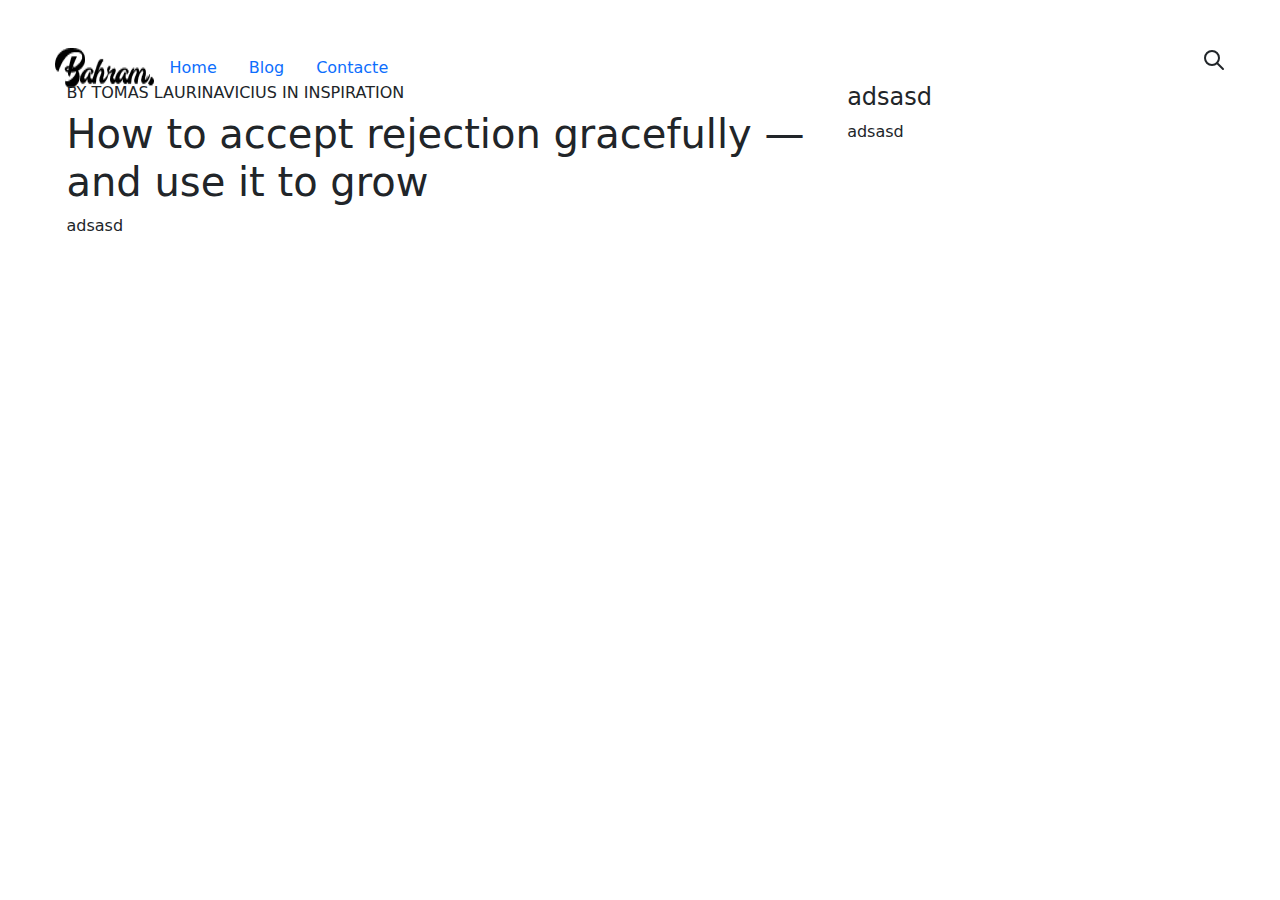
==== index.html @ 4273dd17 "dia 2" ====
<!DOCTYPE html>
<html lang="en">
<head>
    <meta charset="UTF-8">
    <meta name="viewport" content="width=device-width, initial-scale=1.0">
    <link href="https://cdn.jsdelivr.net/npm/bootstrap@5.3.3/dist/css/bootstrap.min.css" rel="stylesheet" integrity="sha384-QWTKZyjpPEjISv5WaRU9OFeRpok6YctnYmDr5pNlyT2bRjXh0JMhjY6hW+ALEwIH" crossorigin="anonymous">
    <link rel="stylesheet" href="style/style.css">
    <title>Home</title>
</head>
<body>
    <nav class="nav mt-5 mx-auto" style="width: 1171px; top: 58px; height: 35px;">
        <img src="img/practica 2.png" alt="">
        <a class="nav-link" href="index.html">Home</a>
        <a class="nav-link" href="blog.html">Blog</a>
        <a class="nav-link" href="contacte.html">Contacte</a>
        <svg class="ms-auto" xmlns="http://www.w3.org/2000/svg" width="24" height="24" viewBox="0 0 24 24" fill="none" stroke="currentColor" stroke-width="2" stroke-linecap="round" stroke-linejoin="round" class="icon icon-tabler icons-tabler-outline icon-tabler-search">
            <path stroke="none" d="M0 0h24v24H0z" fill="none" />
            <path d="M10 10m-7 0a7 7 0 1 0 14 0a7 7 0 1 0 -14 0" />
            <path d="M21 21l-6 -6" />
          </svg>
    </nav>
    <div class="container-fluid" style="width: 1171px; height: 484;">
        <div class="row">
            <div class="col-md-8">
                <h6>BY TOMAS LAURINAVICIUS IN INSPIRATION</h6>
                <h1 class="title">How to accept rejection gracefully — and use it to grow</h1>
                <p>adsasd</p>
            </div>
            <div class="col-md-4">
                <h4>adsasd</h4>
                <p>adsasd</p>
        
        </div>
    </div>
</body>
<script src="https://cdn.jsdelivr.net/npm/@popperjs/core@2.11.8/dist/umd/popper.min.js" integrity="sha384-I7E8VVD/ismYTF4hNIPjVp/Zjvgyol6VFvRkX/vR+Vc4jQkC+hVqc2pM8ODewa9r" crossorigin="anonymous"></script>
<script src="https://cdn.jsdelivr.net/npm/bootstrap@5.3.3/dist/js/bootstrap.min.js" integrity="sha384-0pUGZvbkm6XF6gxjEnlmuGrJXVbNuzT9qBBavbLwCsOGabYfZo0T0to5eqruptLy" crossorigin="anonymous"></script>
<script>
    // Detectar la URL actual
    const currentPage = window.location.pathname;

    // Seleccionar todos los enlaces de la barra de navegación
    const navLinks = document.querySelectorAll('.nav-link');

    // Comparar cada enlace con la URL actual
    navLinks.forEach(link => {
      if (link.href.includes(currentPage)) {
        link.classList.add('active');
      } else {
        link.classList.remove('active');
      }
    });
  </script>
</html>
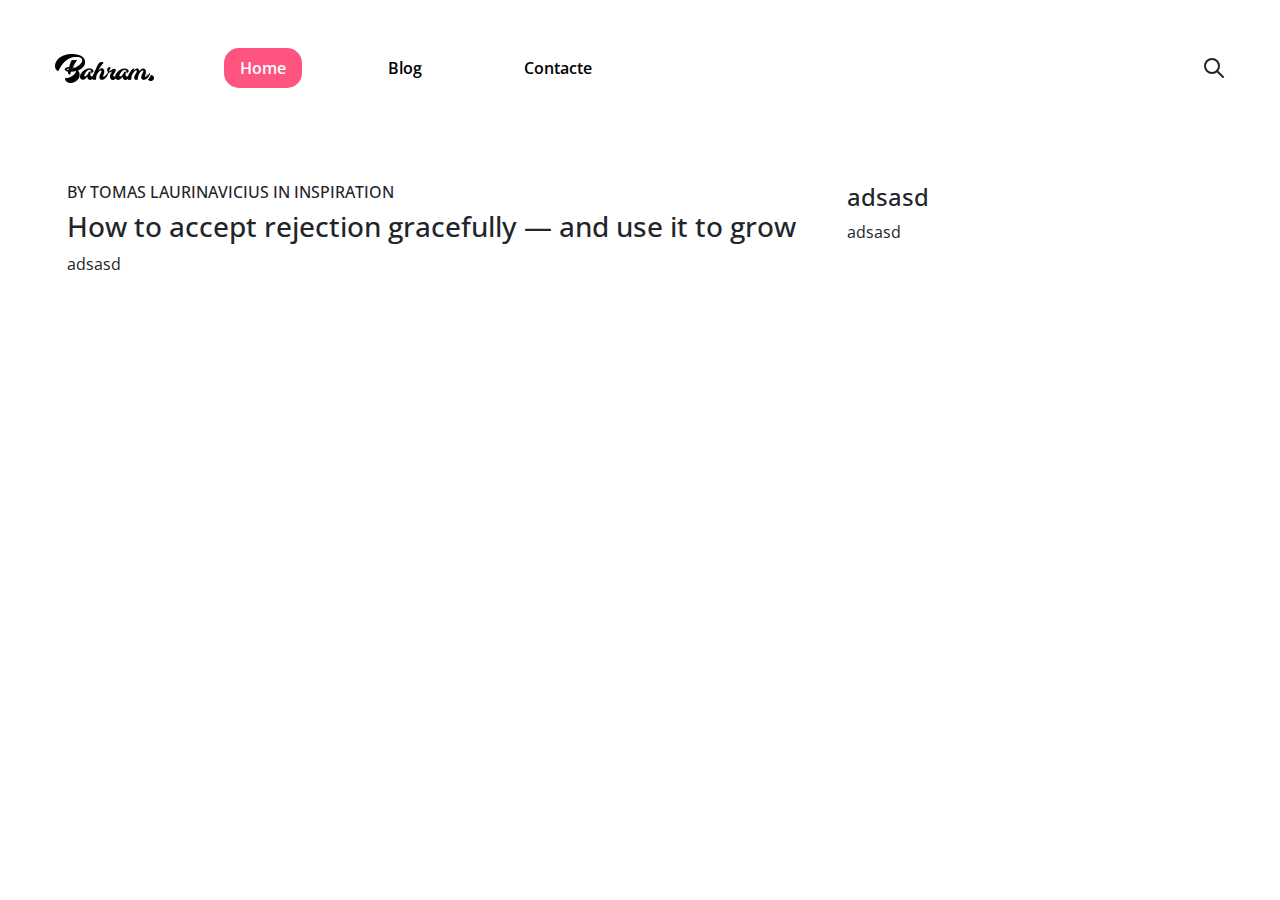
==== commit 4cb9870f: "DIA 4" ====
--- a/index.html
+++ b/index.html
@@ -4,7 +4,7 @@
     <meta charset="UTF-8">
     <meta name="viewport" content="width=device-width, initial-scale=1.0">
     <link href="https://cdn.jsdelivr.net/npm/bootstrap@5.3.3/dist/css/bootstrap.min.css" rel="stylesheet" integrity="sha384-QWTKZyjpPEjISv5WaRU9OFeRpok6YctnYmDr5pNlyT2bRjXh0JMhjY6hW+ALEwIH" crossorigin="anonymous">
-    <link rel="stylesheet" href="style/style.css">
+    <link rel="stylesheet" href="css/style.css">
     <title>Home</title>
 </head>
 <body>
@@ -46,7 +46,7 @@
     navLinks.forEach(link => {
       if (link.href.includes(currentPage)) {
         link.classList.add('active');
-      } else {
+      } else {  
         link.classList.remove('active');
       }
     });
--- a/css/style.css
+++ b/css/style.css
@@ -0,0 +1,47 @@
+@import url('https://fonts.googleapis.com/css2?family=Caveat:wght@400..700&family=Lato:ital,wght@0,100;0,300;0,400;0,700;0,900;1,100;1,300;1,400;1,700;1,900&family=Open+Sans:ital,wght@0,300..800;1,300..800&family=Roboto:ital,wght@0,100;0,300;0,400;0,500;0,700;0,900;1,100;1,300;1,400;1,500;1,700;1,900&display=swap');
+@import url('https://fonts.googleapis.com/css2?family=Caveat:wght@400..700&family=Lato:ital,wght@0,100;0,300;0,400;0,700;0,900;1,100;1,300;1,400;1,700;1,900&family=Lobster&family=Open+Sans:ital,wght@0,300..800;1,300..800&family=Roboto:ital,wght@0,100;0,300;0,400;0,500;0,700;0,900;1,100;1,300;1,400;1,500;1,700;1,900&display=swap');
+body{
+    font-family: 'Open Sans', sans-serif;
+    font-weight: 400;
+}
+
+.nav-link{
+    text-decoration: none;
+    color: #000000  ;
+    font-weight: 600;
+    margin-left: 70px;
+}
+
+.nav-link:hover{
+    color: #000000;
+}
+
+.title{
+    font-size: 28px;
+}
+
+h6{
+    font-size: 16px;
+}
+
+nav{
+    
+    background-color: #ffffff;
+    display: flex;
+    align-items: center;
+}
+
+
+.container-fluid{
+    margin-top: 100px;
+}
+
+
+
+.nav-link.active{
+    background-color: #FF5480;
+    color: #FFFFFF;
+    border-radius: 15px;
+}
+
+
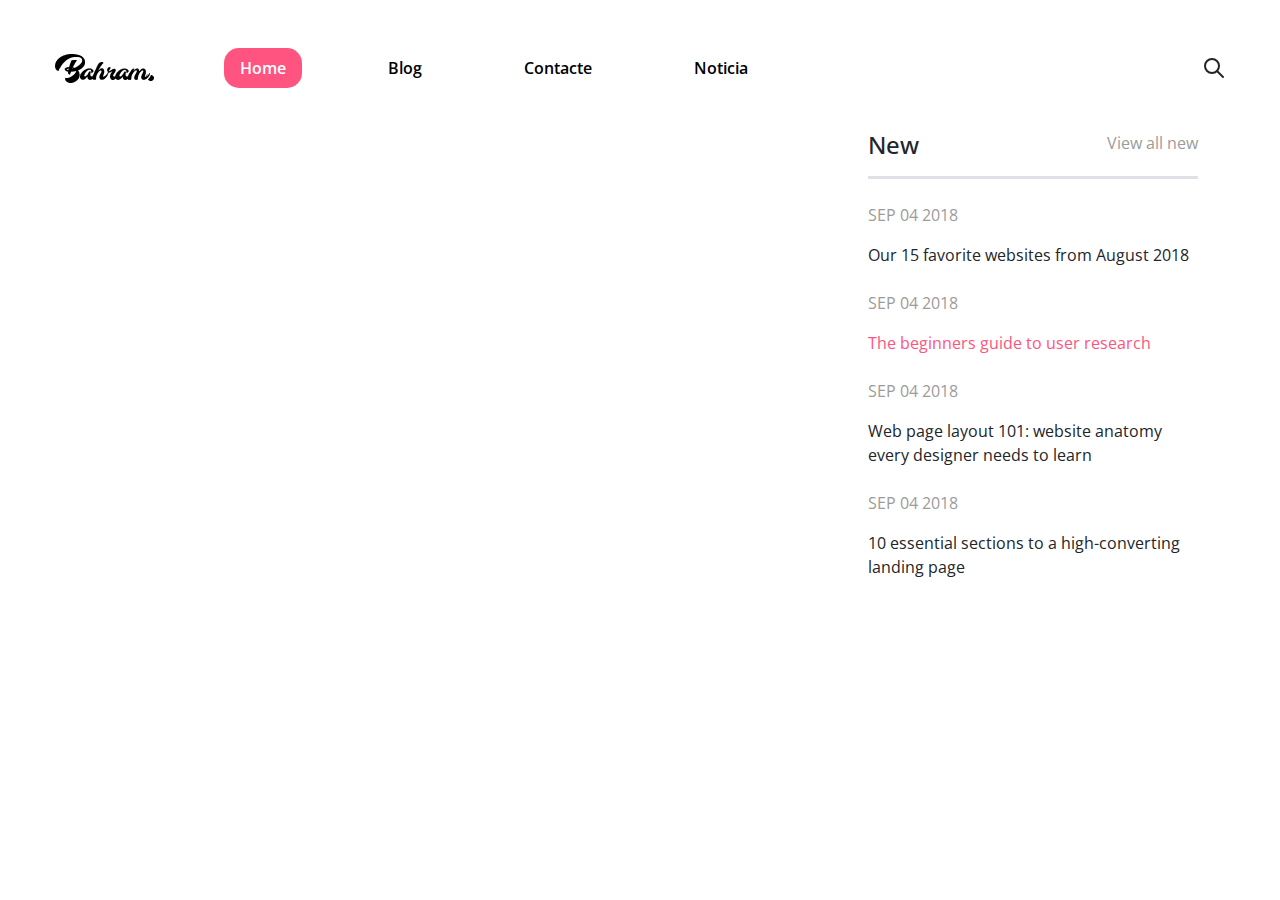
==== commit 99cc58aa: "12/12/24" ====
--- a/index.html
+++ b/index.html
@@ -1,5 +1,5 @@
 <!DOCTYPE html>
-<html lang="en">
+<html lang="es">
 <head>
     <meta charset="UTF-8">
     <meta name="viewport" content="width=device-width, initial-scale=1.0">
@@ -9,46 +9,54 @@
 </head>
 <body>
     <nav class="nav mt-5 mx-auto" style="width: 1171px; top: 58px; height: 35px;">
-        <img src="img/practica 2.png" alt="">
-        <a class="nav-link" href="index.html">Home</a>
+        <img src="img/bhram.png" alt="">
+        <a class="nav-link active" href="index.html">Home</a>
         <a class="nav-link" href="blog.html">Blog</a>
         <a class="nav-link" href="contacte.html">Contacte</a>
+        <a class="nav-link" href="noticia.html">Noticia</a>
         <svg class="ms-auto" xmlns="http://www.w3.org/2000/svg" width="24" height="24" viewBox="0 0 24 24" fill="none" stroke="currentColor" stroke-width="2" stroke-linecap="round" stroke-linejoin="round" class="icon icon-tabler icons-tabler-outline icon-tabler-search">
             <path stroke="none" d="M0 0h24v24H0z" fill="none" />
             <path d="M10 10m-7 0a7 7 0 1 0 14 0a7 7 0 1 0 -14 0" />
             <path d="M21 21l-6 -6" />
           </svg>
     </nav>
-    <div class="container-fluid" style="width: 1171px; height: 484;">
+    <div class="container-fluid mt-5 mx-auto" style="width: 1171px; height: 484;">
         <div class="row">
-            <div class="col-md-8">
-                <h6>BY TOMAS LAURINAVICIUS IN INSPIRATION</h6>
-                <h1 class="title">How to accept rejection gracefully — and use it to grow</h1>
-                <p>adsasd</p>
+            <div class="col-7 me-1 hero rounded-2" style="width: 773px; height: 484px;">
+                <div class="mt-5 mx-5">
+                    <h6 class="mb-4">BY TOMAS LAURINAVICIUS IN INSPIRATION</h6>
+                    <h1 class="title me-5 pe-2">How to accept rejection gracefully — and use it to grow</h1>
+                    <p class="mt-5">User research is the reality check every project needs. Here's our guide to why you should be doing it — and how to get started.</p>
+                </div>
             </div>
-            <div class="col-md-4">
-                <h4>adsasd</h4>
-                <p>adsasd</p>
+            <div class="col-4 flex-column ms-2" style="width: 354px; height: 453px;">
+                <div class="d-flex pb-2 border-3 border-bottom">
+                    <h4>New</h4>
+                    <a class="ms-auto" href="">View all new</a>
+                </div>
+                <div class="mt-4" >
+                    <p style="color: #9B9B9B;">SEP 04 2018</p>
+                    <p>Our 15 favorite websites from August 2018</p>
+                </div>
+                <div class="mt-4" >
+                    <p style="color: #9B9B9B;">SEP 04 2018</p>
+                    <p style="color: #FF5480;">The beginners guide to user research</p>
+                </div>
+                <div class="mt-4" >
+                    <p style="color: #9B9B9B;">SEP 04 2018</p>
+                    <p>Web page layout 101: website anatomy every designer needs to learn</p>
+                </div>
+                <div class="mt-4" >
+                    <p style="color: #9B9B9B;">SEP 04 2018</p>
+                    <p>10 essential sections to a high-converting landing page</p>
+                </div>
+                    
+                    
+                
         
-        </div>
     </div>
 </body>
 <script src="https://cdn.jsdelivr.net/npm/@popperjs/core@2.11.8/dist/umd/popper.min.js" integrity="sha384-I7E8VVD/ismYTF4hNIPjVp/Zjvgyol6VFvRkX/vR+Vc4jQkC+hVqc2pM8ODewa9r" crossorigin="anonymous"></script>
 <script src="https://cdn.jsdelivr.net/npm/bootstrap@5.3.3/dist/js/bootstrap.min.js" integrity="sha384-0pUGZvbkm6XF6gxjEnlmuGrJXVbNuzT9qBBavbLwCsOGabYfZo0T0to5eqruptLy" crossorigin="anonymous"></script>
-<script>
-    // Detectar la URL actual
-    const currentPage = window.location.pathname;
-
-    // Seleccionar todos los enlaces de la barra de navegación
-    const navLinks = document.querySelectorAll('.nav-link');
-
-    // Comparar cada enlace con la URL actual
-    navLinks.forEach(link => {
-      if (link.href.includes(currentPage)) {
-        link.classList.add('active');
-      } else {  
-        link.classList.remove('active');
-      }
-    });
-  </script>
+<script src="js/linkactiu.js"></script>
 </html>--- a/css/style.css
+++ b/css/style.css
@@ -1,8 +1,8 @@
 @import url('https://fonts.googleapis.com/css2?family=Caveat:wght@400..700&family=Lato:ital,wght@0,100;0,300;0,400;0,700;0,900;1,100;1,300;1,400;1,700;1,900&family=Open+Sans:ital,wght@0,300..800;1,300..800&family=Roboto:ital,wght@0,100;0,300;0,400;0,500;0,700;0,900;1,100;1,300;1,400;1,500;1,700;1,900&display=swap');
-@import url('https://fonts.googleapis.com/css2?family=Caveat:wght@400..700&family=Lato:ital,wght@0,100;0,300;0,400;0,700;0,900;1,100;1,300;1,400;1,700;1,900&family=Lobster&family=Open+Sans:ital,wght@0,300..800;1,300..800&family=Roboto:ital,wght@0,100;0,300;0,400;0,500;0,700;0,900;1,100;1,300;1,400;1,500;1,700;1,900&display=swap');
 body{
     font-family: 'Open Sans', sans-serif;
     font-weight: 400;
+    border-color: #D8D8D8;
 }
 
 .nav-link{
@@ -14,6 +14,11 @@
 
 .nav-link:hover{
     color: #000000;
+}
+
+a{
+    text-decoration: none;
+    color: #9B9B9B;
 }
 
 .title{
@@ -45,3 +50,10 @@
 }
 
 
+.hero{
+    margin-right: 20px !important;
+    color: #FFFFFF;
+    background-image:url(/img/fondo1.png ;
+    background-size: cover;
+    background-position:center ;
+}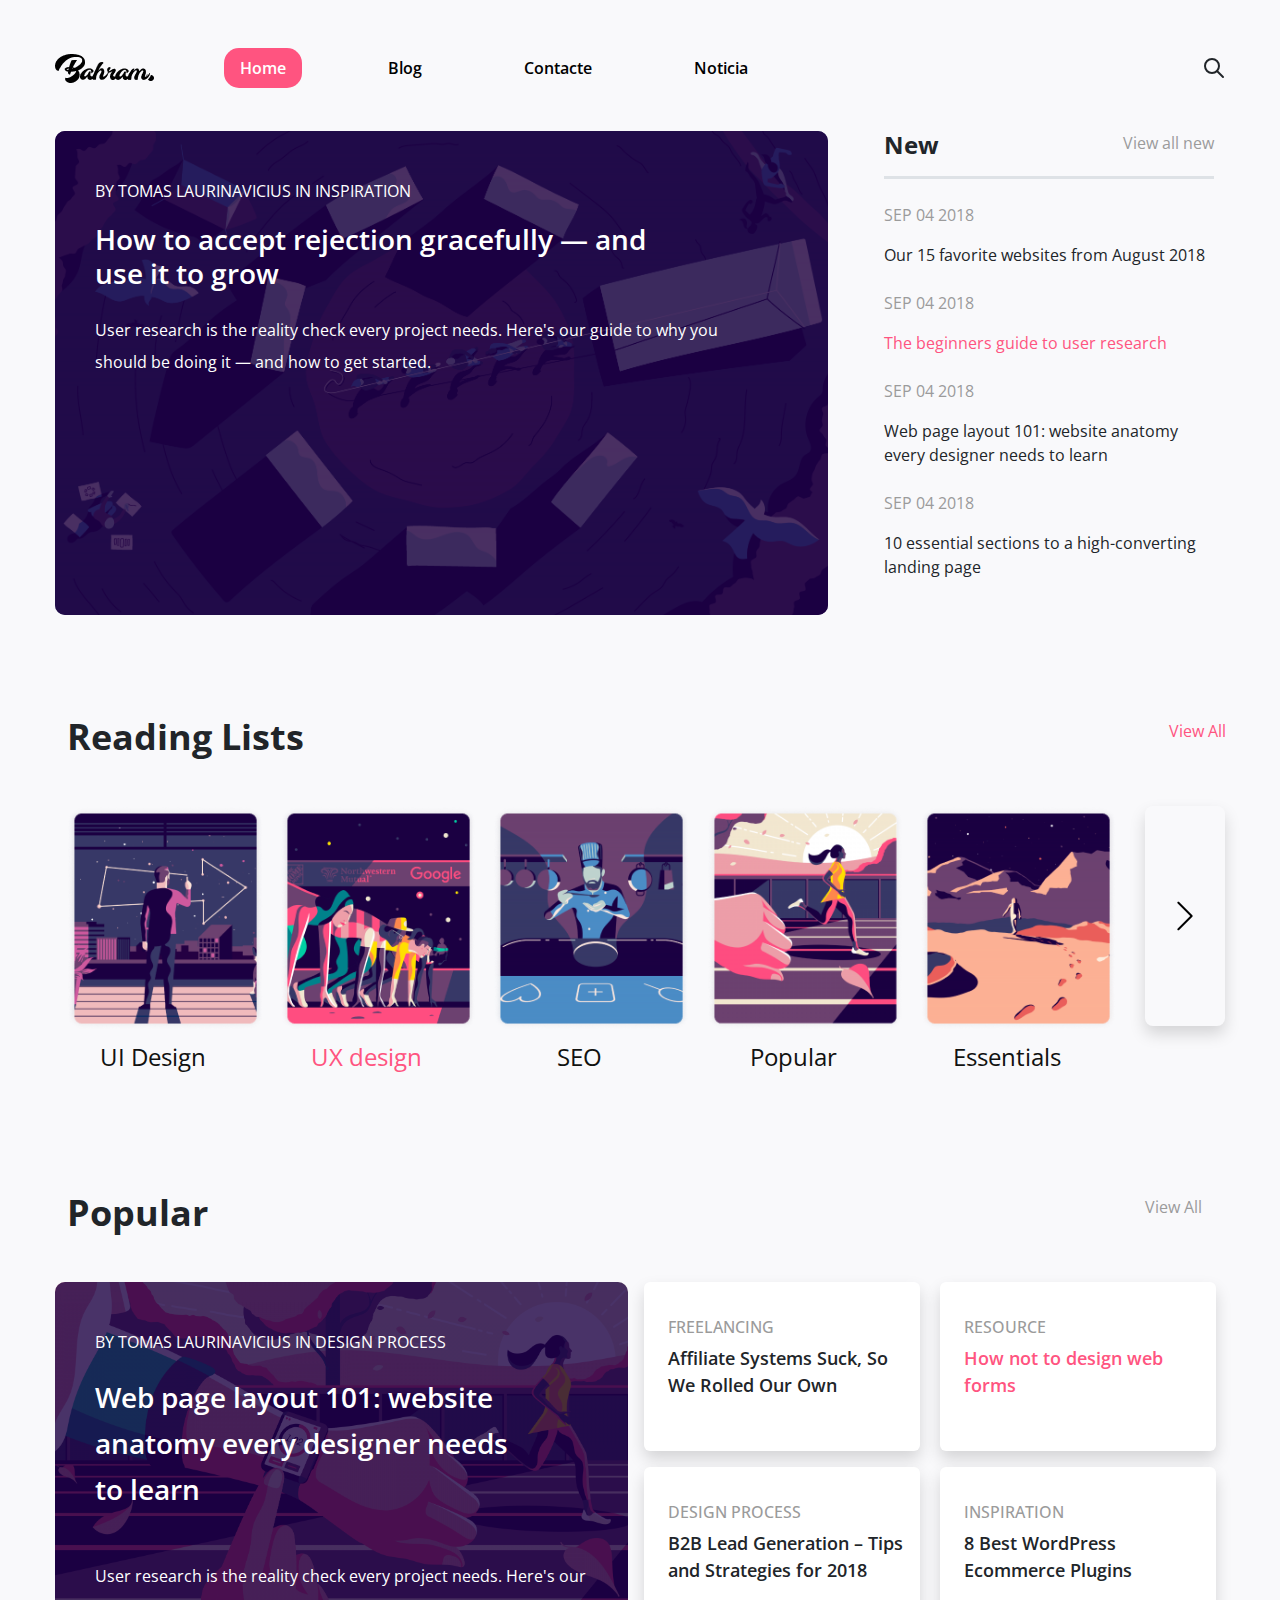
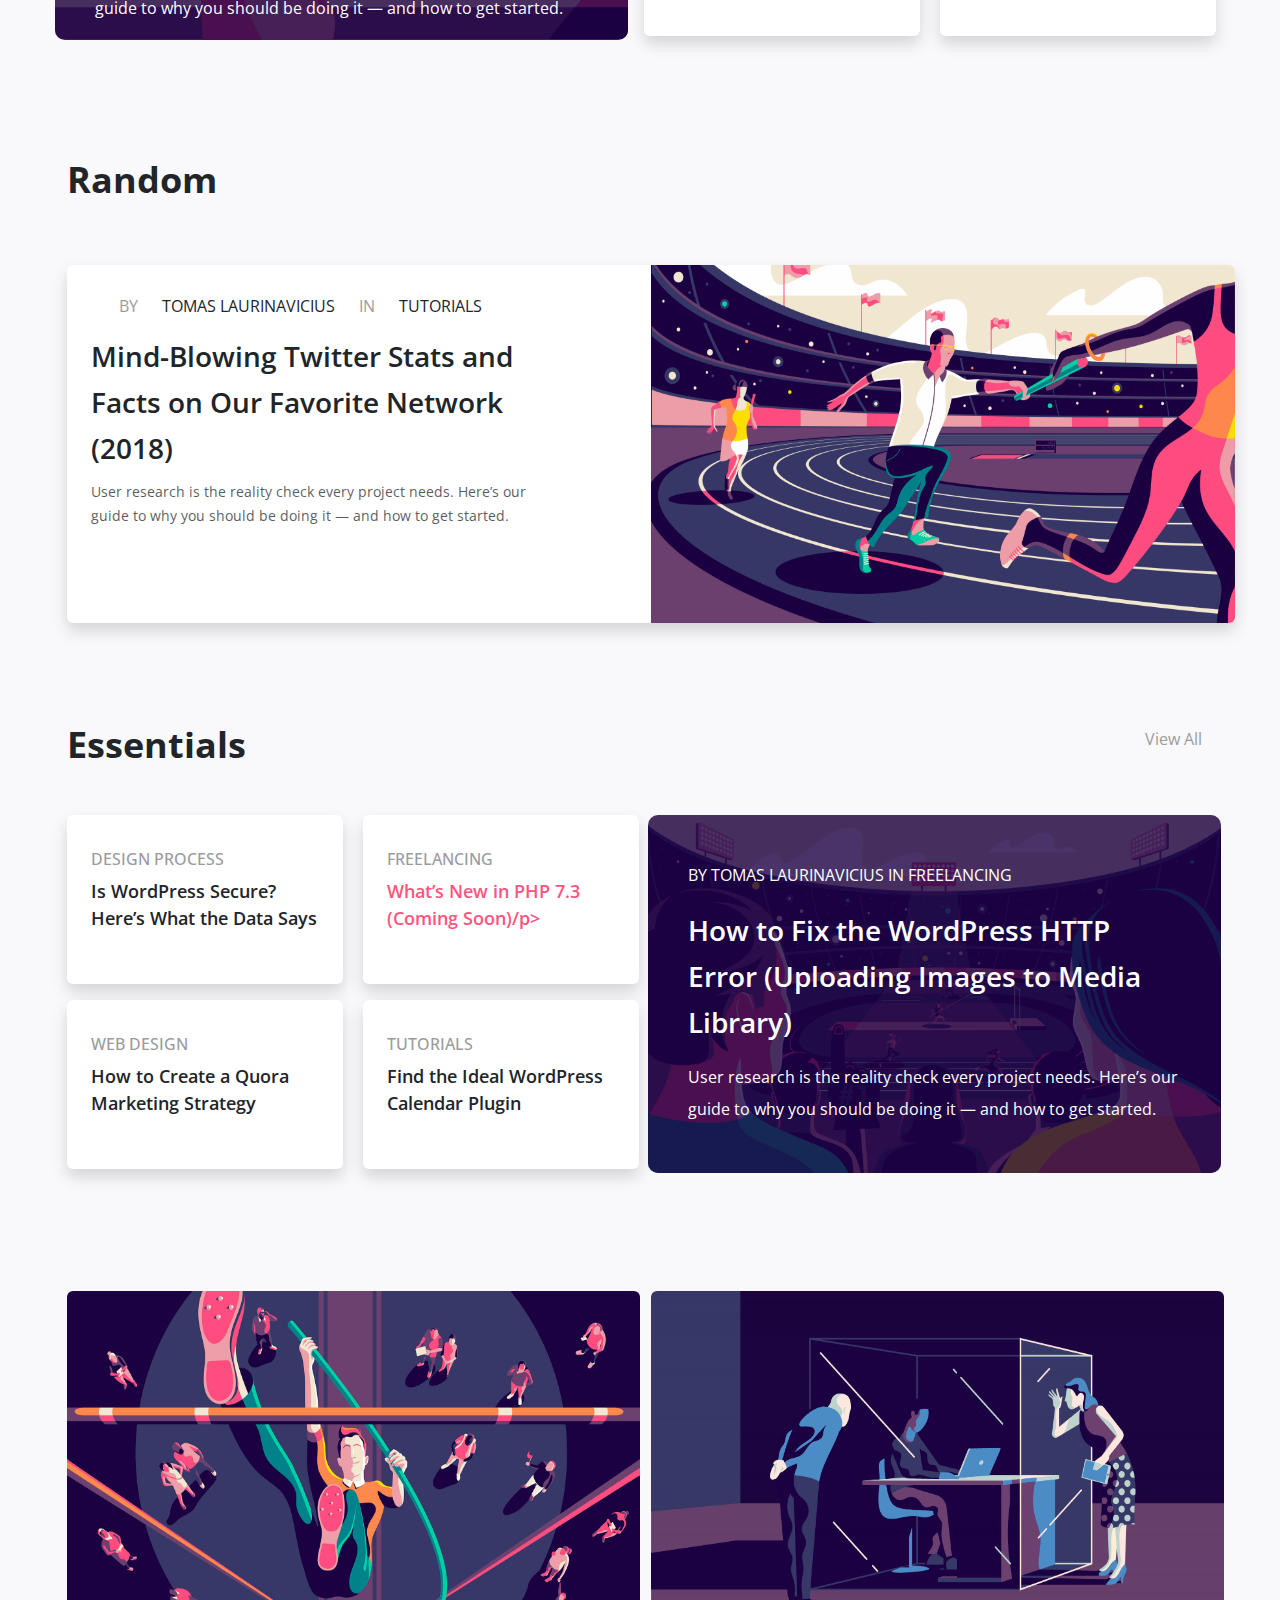
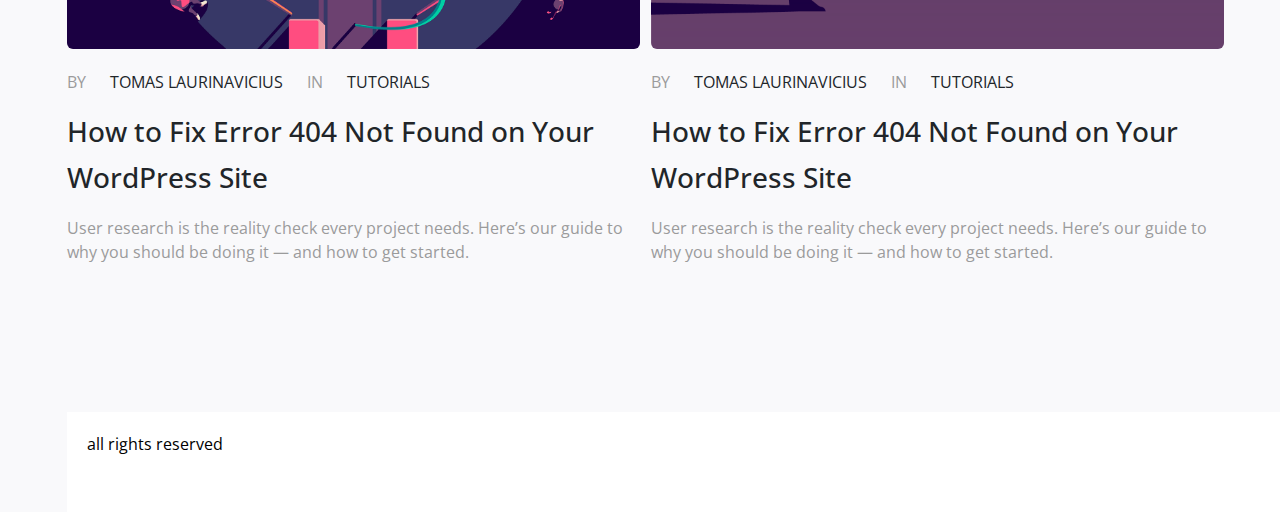
==== commit 9291b1a0: "15/01/25" ====
--- a/index.html
+++ b/index.html
@@ -8,7 +8,7 @@
     <title>Home</title>
 </head>
 <body>
-    <nav class="nav mt-5 mx-auto" style="width: 1171px; top: 58px; height: 35px;">
+    <nav class="nav mt-5 mx-auto" style="width: 1171px; top: 58px; height: 35px; background-color: #F9F9FB;">
         <img src="img/bhram.png" alt="">
         <a class="nav-link active" href="index.html">Home</a>
         <a class="nav-link" href="blog.html">Blog</a>
@@ -20,27 +20,29 @@
             <path d="M21 21l-6 -6" />
           </svg>
     </nav>
-    <div class="container-fluid mt-5 mx-auto" style="width: 1171px; height: 484;">
+    <div class="container-fluid mt-5 mx-auto" style="width: 1171px;"">
         <div class="row">
-            <div class="col-7 me-1 hero rounded-2" style="width: 773px; height: 484px;">
-                <div class="mt-5 mx-5">
-                    <h6 class="mb-4">BY TOMAS LAURINAVICIUS IN INSPIRATION</h6>
-                    <h1 class="title me-5 pe-2">How to accept rejection gracefully — and use it to grow</h1>
-                    <p class="mt-5">User research is the reality check every project needs. Here's our guide to why you should be doing it — and how to get started.</p>
-                </div>
-            </div>
-            <div class="col-4 flex-column ms-2" style="width: 354px; height: 453px;">
+            <div class="col-8 hero-section">
+                <img src="img/fondo1.png" alt="Background Image" class="background-image">
+                <div class="overlay"></div>
+                <div class="content mt-4 ms-2">
+                  <p class="mb-3">BY TOMAS LAURINAVICIUS IN INSPIRATION</p>
+                  <h1 class="mb-4 me-4">How to accept rejection gracefully — and use it to grow</h1>
+                  <p>User research is the reality check every project needs. Here's our guide to why you should be doing it — and how to get started.</p>
+                </div>
+              </div>
+              <div class="col-4 flex-column ms-auto" style="width: 354px; height: 453px;">
                 <div class="d-flex pb-2 border-3 border-bottom">
-                    <h4>New</h4>
-                    <a class="ms-auto" href="">View all new</a>
-                </div>
+                      <h4>New</h4>
+                      <a class="ms-auto" href="">View all new</a>
+                </div>
+                    <div class="mt-4" >
+                        <p style="color: #9B9B9B;">SEP 04 2018</p>
+                        <p>Our 15 favorite websites from August 2018</p>
+                    </div>
                 <div class="mt-4" >
                     <p style="color: #9B9B9B;">SEP 04 2018</p>
-                    <p>Our 15 favorite websites from August 2018</p>
-                </div>
-                <div class="mt-4" >
-                    <p style="color: #9B9B9B;">SEP 04 2018</p>
-                    <p style="color: #FF5480;">The beginners guide to user research</p>
+                    <p style="color: var(--pink);">The beginners guide to user research</p>
                 </div>
                 <div class="mt-4" >
                     <p style="color: #9B9B9B;">SEP 04 2018</p>
@@ -50,11 +52,174 @@
                     <p style="color: #9B9B9B;">SEP 04 2018</p>
                     <p>10 essential sections to a high-converting landing page</p>
                 </div>
-                    
-                    
-                
-        
+            </div>  
+        </div>
+        <div class="reading-lists" style="width: 1171px; height: 376px;">
+            <div class="d-flex">
+                <h2 class="mb-5">Reading Lists</h2>
+                <a class="ms-auto me-2 p-1" href="">View All</a>
+            </div>
+             <div class="targetes row" style="width: 1171px; height: 277px;">
+                 <div style="width: 197px; height: 279px;"> 
+                    <img class="mb-2" src="img/foto.png" alt="">
+                    <p class="text-center">UI Design</p>
+                </div>
+                <div style="width: 197px; height: 279px;"> 
+                    <img class="mb-2" src="img/foto 1.png" alt="">
+                    <p class="text-center" style="color: var(--pink);">UX design</p>
+                </div>
+                <div style="width: 197px; height: 279px;"> 
+                    <img class="mb-2" src="img/foto 2.png" alt="">
+                    <p class="text-center">SEO</p>
+                </div>
+                <div style="width: 197px; height: 279px;"> 
+                    <img class="mb-2" src="img/foto3.png" alt="">
+                    <p class="text-center">Popular</p>
+                </div>
+                <div class="me-4" style="width: 197px; height: 279px;"> 
+                    <img class="mb-2" src="img/foto 4.png" alt="">
+                    <p class="text-center">Essentials</p>
+                </div>
+                <div class="drag-right shadow rounded-3" style="width: 80px; height: 220px;">
+                    <img class="mx-auto" src="img/flecha.png" alt="">
+                </div>
+            </div>
+        </div>
+        <div class="d-flex margin-content" >
+            <h2 class="mb-5">Popular</h2>
+            <a class="ms-auto me-2 p-1" href="">View All</a>
+        </div>
+        <div class="row" style="width: 1171px; height: 376px;"      >
+            <div class="col-6 hero-section-popular" style="width: 573px; height: 358px;">
+                <img src="img/relojgrande.png" alt="Background Image" class="background-image" style="width: 573px; height: 358px;">
+                <div class="overlay" style="width: 573px; height: 358px;"></div>
+                <div class="content-popular mt-4 ms-2 me-2">
+                  <p class="mb-3">BY TOMAS LAURINAVICIUS IN DESIGN PROCESS</p>
+                  <h3 class="mb-5 me-5 ">Web page layout 101: website anatomy every designer needs to learn</h3>
+                  <p>User research is the reality check every project needs. Here's our guide to why you should be doing it — and how to get started.</p>
+                </div>
+              </div>
+              <div class="col-6 d-flex ms-1">
+                <div class="col-6 me-3">
+                    <div class="card mb-3 shadow p-2 mb-3 bg-body-white rounded border-0" style="width: 276px; height: 169px;">
+                        <div class="card-content my-auto me-2">
+                            <h3 class="ms-3" style="color: #9B9B9B;">FREELANCING</h3>
+                            <p class="ms-3">Affiliate Systems Suck, So We Rolled Our Own</p>
+                        </div>
+                    </div>
+                    <div class="card shadow p-2 mb-2 bg-body-white rounded border-0" style="width: 276px; height: 169px;">
+                        <div class="card-content my-auto me-2">
+                            <h3 class="ms-3" style="color: #9B9B9B;">DESIGN PROCESS</h3>
+                            <p class="ms-3">B2B Lead Generation – Tips and Strategies for 2018</p>
+                        </div>
+                    </div>
+                </div>
+                <div class="col-6">
+                    <div class="card mb-3 shadow p-2 mb-2 bg-body-white rounded border-0" style="width: 276px; height: 169px;">
+                        <div class="card-content my-auto me-2">
+                            <h3 class="ms-3" style="color: #9B9B9B;">RESOURCE</h3>
+                            <p class="ms-3" style="color: var(--pink);">How not to design web forms</p>
+                        </div>
+                    </div>
+                    <div class="card shadow p-2 mb-2 bg-body-white rounded border-0" style="width: 276px; height: 169px;">
+                        <div class="card-content my-auto me-2">
+                            <h3 class="ms-3" style="color: #9B9B9B;">INSPIRATION</h3>
+                            <p class="ms-3">8 Best WordPress Ecommerce Plugins</p>
+                        </div>
+                    </div>
+                </div>
+                </div>
+            </div>  
+            <div class="d-flex margin-content">
+                <h2 class="mb-5">Random</h2>
+            </div>
+            <div class="card shadow  mb-2 bg-body-white rounded border-0 mt-3" style="width: 1168px; height: 358px;">
+                <div class="row g-0">
+                    <div class="col-md-6">
+                        <div class="card-body ms-2 mt-3">
+                            <h5 class="card-title mb-3 ms-2" style="font-size: 16px;"><span>BY</span> TOMAS LAURINAVICIUS <span>IN</span> TUTORIALS</h5>
+                            <h3 class="card-text" style="line-height: 46px;">Mind-Blowing Twitter Stats and Facts on Our Favorite Network (2018)</h3>
+                            <p class="card-text"><small class="text-body-secondary">User research is the reality check every project needs. Here’s our guide to why you should be doing it — and how to get started.</small></p>
+                        </div>
+                    </div>
+                    <div class="col-md-6">
+                      <img src="img/correr.png" class="img-fluid rounded-end" alt="..." style="width: 638px; height: 358px;">
+                    </div>
+                </div>
+              </div>
+              <div class="d-flex margin-content" >
+                <h2 class="mb-5">Essentials</h2>
+                <a class="ms-auto me-2 p-1" href="">View All</a>
+            </div>
+            
+            <div class="row" style="width: 1171px; height: 376px;">
+                <div class="col-6 d-flex me-2">
+                    <div class="col-6 me-3">
+                        <div class="card mb-3 shadow p-2 mb-2 bg-body-white rounded border-0" style="width: 276px; height: 169px;">
+                            <div class="card-content my-auto me-2">
+                                <h3 class="ms-3" style="color: #9B9B9B;">DESIGN PROCESS</h3>
+                                <p class="ms-3">Is WordPress Secure? Here’s What the Data Says</p>
+                            </div>
+                        </div>
+                        <div class="card shadow p-2 mb-2 bg-body-white rounded border-0" style="width: 276px; height: 169px;">
+                            <div class="card-content my-auto me-2">
+                                <h3 class="ms-3" style="color: #9B9B9B;">WEB DESIGN</h3>
+                                <p class="ms-3">How to Create a Quora Marketing Strategy</p>
+                            </div>
+                        </div>
+                    </div>
+                    <div class="col-6">
+                        <div class="card mb-3 shadow p-2 mb-2 bg-body-white rounded border-0" style="width: 276px; height: 169px;">
+                            <div class="card-content my-auto me-2">
+                                <h3 class="ms-3" style="color: #9B9B9B;">FREELANCING</h3>
+                                <p class="ms-3" style="color: var(--pink);">What’s New in PHP 7.3 (Coming Soon)/p>
+                            </div>
+                        </div>
+                        <div class="card shadow p-2 mb-2 bg-body-white rounded border-0" style="width: 276px; height: 169px;">
+                            <div class="card-content my-auto me-2">
+                                <h3 class="ms-3" style="color: #9B9B9B;">TUTORIALS</h3>
+                                <p class="ms-3">Find the Ideal WordPress Calendar Plugin</p>
+                            </div>
+                        </div>
+                    </div>
+                    </div>
+                <div class="col-6 hero-section-popular" style="width: 573px; height: 358px;">
+                    <img src="img/escenario.png" alt="Background Image" class="background-image" style="width: 573px; height: 358px;">
+                    <div class="overlay" style="width: 573px; height: 358px;"></div>
+                    <div class="content-popular mt-4 ms-2 me-2">
+                      <p class="mb-3">BY   TOMAS LAURINAVICIUS   IN   FREELANCING</p>
+                      <h3 class="mb-3 me-3 ">How to Fix the WordPress HTTP Error (Uploading Images to Media Library)</h3>
+                      <p>User research is the reality check every project needs. Here’s our guide to why you should be doing it — and how to get started.</p>
+                    </div>
+                </div>
+        </div>
+        <div class="row margin-content" style="width: 1169px; height: 621px; margin-bottom: 100px;">
+            <div class="col-md-6">
+                <div class="img">
+                    <img src="img/olimpiadas.png" alt="..." class="rounded" style="width: 573px; height: 358px;">
+                </div>
+                <div class="body mt-4">
+                    <h5 class="card-title mb-3" style="font-size: 16px;"><span class="ms-0">BY</span> TOMAS LAURINAVICIUS <span>IN</span> TUTORIALS</h5>
+                    <h3 class="card-text mb-3" style="line-height: 46px;">How to Fix Error 404 Not Found on Your WordPress Site</h3>
+                    <p class="card-text" style="color: var(--gray);">User research is the reality check every project needs. Here’s our guide to why you should be doing it — and how to get started.</></p>
+                </div>
+            </div>
+            <div class="col-md-6">
+                <div class="img">
+                    <img src="img/f706d991629bbb29f024127b5f062f04 (1).png" alt="..." class="rounded" style="width: 573px; height: 358px;">
+                </div>
+                <div class="body mt-4">
+                    <h5 class="card-title mb-3" style="font-size: 16px;"><span class="ms-0">BY</span> TOMAS LAURINAVICIUS <span>IN</span> TUTORIALS</h5>
+                    <h3 class="card-text mb-3" style="line-height: 46px;">How to Fix Error 404 Not Found on Your WordPress Site</h3>
+                    <p class="card-text" style="color: var(--gray);">User research is the reality check every project needs. Here’s our guide to why you should be doing it — and how to get started.</></p>
+                </div>
+        </div>
     </div>
+    <footer class="" style="width: 2103px; height: 100px;">
+        <div class="content-footer my-auto">
+            <p>all rights reserved</p>
+        </div>
+    </footer>
 </body>
 <script src="https://cdn.jsdelivr.net/npm/@popperjs/core@2.11.8/dist/umd/popper.min.js" integrity="sha384-I7E8VVD/ismYTF4hNIPjVp/Zjvgyol6VFvRkX/vR+Vc4jQkC+hVqc2pM8ODewa9r" crossorigin="anonymous"></script>
 <script src="https://cdn.jsdelivr.net/npm/bootstrap@5.3.3/dist/js/bootstrap.min.js" integrity="sha384-0pUGZvbkm6XF6gxjEnlmuGrJXVbNuzT9qBBavbLwCsOGabYfZo0T0to5eqruptLy" crossorigin="anonymous"></script>
--- a/css/style.css
+++ b/css/style.css
@@ -1,8 +1,15 @@
 @import url('https://fonts.googleapis.com/css2?family=Caveat:wght@400..700&family=Lato:ital,wght@0,100;0,300;0,400;0,700;0,900;1,100;1,300;1,400;1,700;1,900&family=Open+Sans:ital,wght@0,300..800;1,300..800&family=Roboto:ital,wght@0,100;0,300;0,400;0,500;0,700;0,900;1,100;1,300;1,400;1,500;1,700;1,900&display=swap');
+
+:root{
+    --pink: #FF5480;
+    --gray: #9B9B9B;
+}
+
 body{
     font-family: 'Open Sans', sans-serif;
     font-weight: 400;
     border-color: #D8D8D8;
+    background-color: #F9F9FB;
 }
 
 .nav-link{
@@ -10,6 +17,12 @@
     color: #000000  ;
     font-weight: 600;
     margin-left: 70px;
+    
+}
+
+h2{
+    font-size: 36px;
+    font-weight: 700;
 }
 
 .nav-link:hover{
@@ -41,19 +54,189 @@
     margin-top: 100px;
 }
 
+.container-fluid h4{
+    font-weight: 700;
+}
+
 
 
 .nav-link.active{
-    background-color: #FF5480;
+    background-color: var(--pink);
     color: #FFFFFF;
     border-radius: 15px;
 }
 
-
-.hero{
-    margin-right: 20px !important;
+.hero-section {
+    position: relative;
+    width: 773px;
+    height: 484px;
+    display: flex;
+    color: white;
+    font-family: 'Open', sans-serif;
+  }
+
+  .background-image {
+    border-radius: 10px;
+    position: absolute;
+    top: 0;
+    left: 0;
+    width: 100%;
+    height: 100%;
+    object-fit: cover; /* Para ajustar la imagen */
+    z-index: 1;
+  }
+
+  .overlay {
+    border-radius: 10px;
+    position: absolute;
+    top: 0;
+    left: 0;
+    width: 100%;
+    height: 100%;
+    background-color: rgba(27, 0, 66,0.8); /* Cambia el color y la opacidad */
+    z-index: 2;
+  }
+  
+  .content {
+    width: 668px;
+    height: 236px;
+    line-height: 2;
+    font-family: 'Open Sans', sans-serif;
     color: #FFFFFF;
-    background-image:url(/img/fondo1.png ;
-    background-size: cover;
-    background-position:center ;
-}+    z-index: 3; /* Se asegura que esté sobre la imagen y el overlay */
+    padding: 20px;
+  }
+
+  .content h1 {
+    font-size: 28px;
+    font-weight: 600;
+  }
+
+/*Reading Lists*/
+
+.reading-lists{
+    margin-top: 100px;
+    font-size: 28px;
+}
+
+.reading-lists a{
+    font-size: 16px;
+    text-decoration: none;
+    color: var(--pink);
+}
+
+.reading-lists h2{
+    font-weight: 700;
+}
+
+.targetes{
+    color: #111210;
+    justify-content: space-between;
+}
+
+.targetes img{
+    width: 197px;
+    height: 225px;
+}
+
+.targetes p{
+    font-size: 24px;
+}
+
+.drag-right img{
+    width: 32px;
+    height: 32px;
+}
+
+.drag-right{
+    align-items: center;
+    display: flex;
+}
+
+/*Popular*/
+
+
+.popular-image{
+    border-radius: 10px;
+    position: absolute;
+    top: 0;
+    left: 0;
+    width: 100%;
+    height: 100%;
+    object-fit: cover; /* Para ajustar la imagen */
+    z-index: 1;
+}
+
+.hero-section-popular{
+    position: relative;
+    width: 773px;
+    height: 484px;
+    display: flex;
+    color: white;
+    font-family: 'Open', sans-serif;
+}
+
+.content-popular{
+    width: 668px;
+    height: 236px;
+    line-height: 2;
+    font-family: 'Open Sans', sans-serif;
+    color: #FFFFFF;
+    z-index: 3; /* Se asegura que esté sobre la imagen y el overlay */
+    padding: 20px;
+
+}
+
+.content-popular h3{
+    font-size: 28px;
+    font-weight: 600;
+    line-height: 46px;
+}
+
+.margin-content{
+    margin-top: 100px;
+}
+
+/*Cards*/
+
+.card-content h3{
+font-size: 16px;
+}
+
+.card-content p{
+    font-size: 18px;
+    font-weight: 600;
+}
+
+.card{
+    margin-bottom: 20px;
+    border-radius: 10px;
+}
+
+.card-body{
+    margin-right: 100px;
+}
+
+.card-body h3{
+    font-weight: 600;
+}
+
+/*Random*/
+
+h5 {
+    font-weight: 400;
+}
+h5 span{
+    color: var(--gray);
+    margin-left: 20px;
+    margin-right: 20px;
+}
+
+/*Footer*/
+
+footer{
+    background-color: #ffffff;
+    color: #000000;
+    padding: 20px;
+}
+
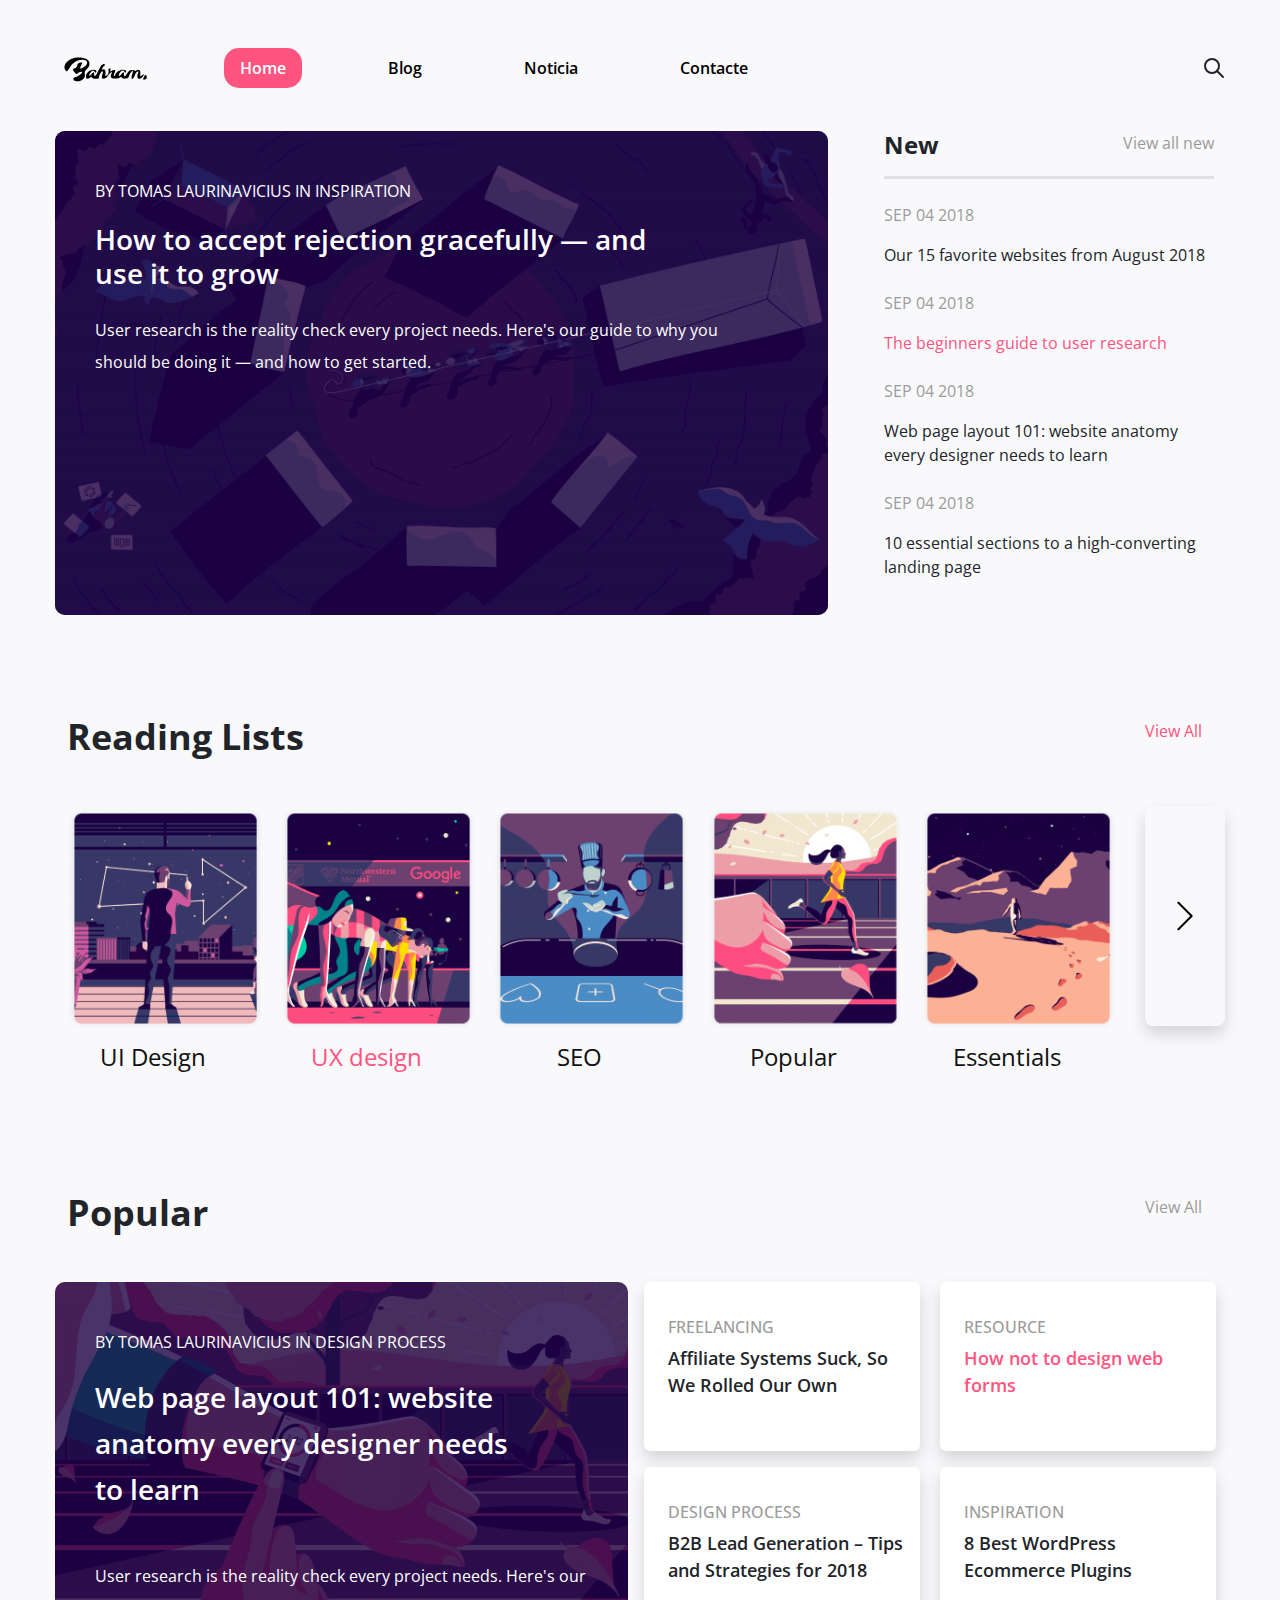
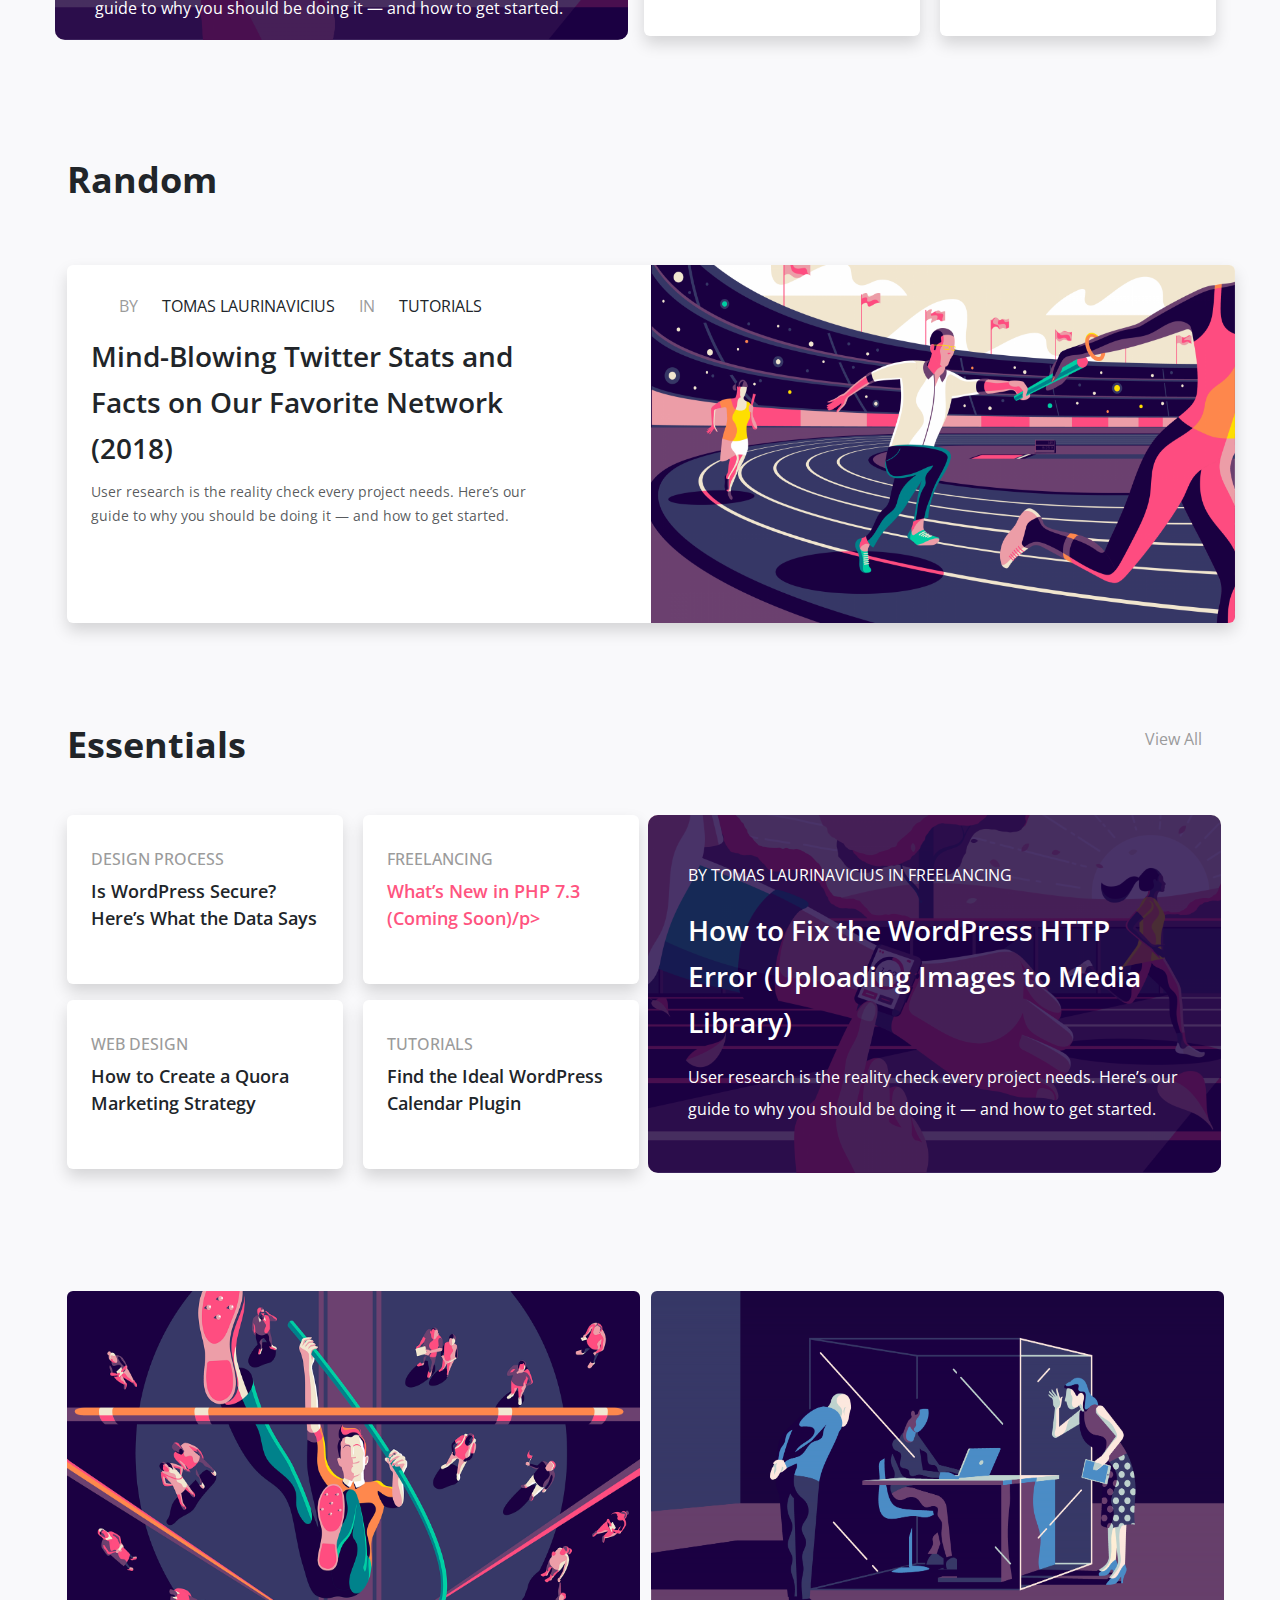
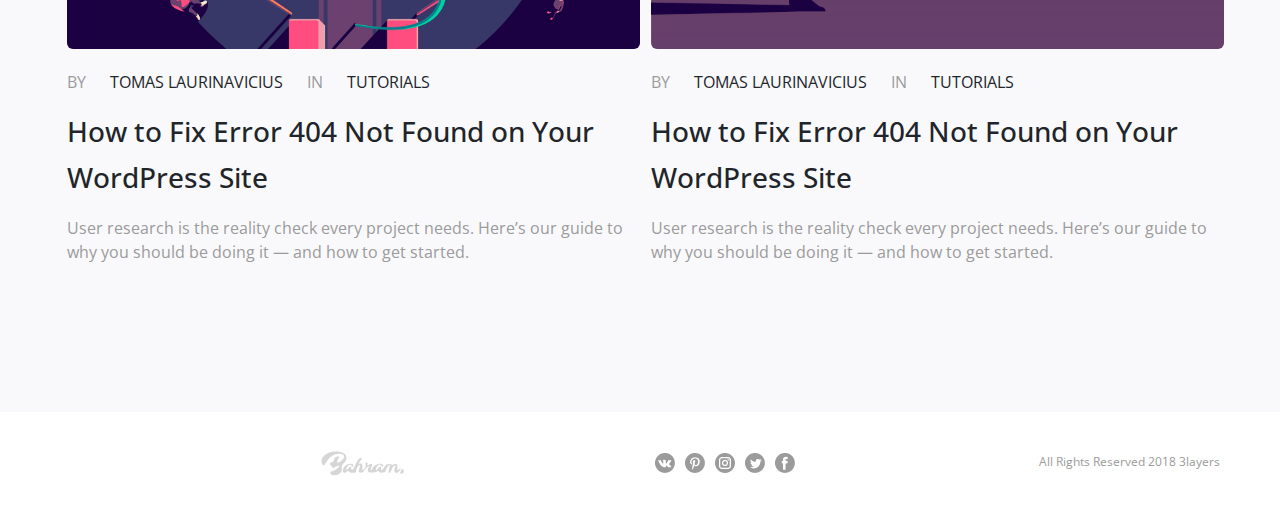
==== commit b0e3aad3: "fin" ====
--- a/index.html
+++ b/index.html
@@ -8,22 +8,52 @@
     <title>Home</title>
 </head>
 <body>
-    <nav class="nav mt-5 mx-auto" style="width: 1171px; top: 58px; height: 35px; background-color: #F9F9FB;">
-        <img src="img/bhram.png" alt="">
+    <nav class="nav mt-5 mx-auto" style="max-width: 1171px; top: 58px; height: 35px; background-color: #F9F9FB;">
+        <svg version="1.0" xmlns="http://www.w3.org/2000/svg"
+                width="99px" height="29px" viewBox="0 0 111.000000 35.000000"
+                preserveAspectRatio="xMidYMid meet">
+                <g transform="translate(0.000000,35.000000) scale(0.100000,-0.100000)"
+                fill="#000000" stroke="none">
+                <path d="M160 294 c-70 -30 -105 -88 -80 -133 16 -30 24 -27 58 28 35 58 91
+                91 150 91 73 0 79 -54 11 -94 -37 -22 -47 -15 -28 21 7 16 15 32 17 36 2 5 -9
+                7 -24 5 -22 -2 -30 -10 -38 -35 -5 -18 -14 -33 -20 -33 -6 0 -17 -4 -25 -9
+                -12 -8 -10 -15 12 -40 20 -24 28 -28 34 -18 4 8 20 17 35 21 22 5 26 3 22 -9
+                -7 -18 -66 -55 -88 -55 -21 0 -21 -36 0 -44 33 -13 72 -5 99 19 22 22 26 32
+                23 63 -4 30 0 40 19 56 54 42 49 106 -12 131 -44 19 -120 18 -165 -1z"/>
+                <path d="M517 212 c-9 -10 -28 -44 -42 -75 -24 -56 -45 -68 -45 -26 0 26 -6
+                24 -35 -8 -28 -32 -35 -12 -9 25 18 26 39 28 52 6 6 -11 11 -13 16 -5 24 39
+                -59 43 -98 5 -45 -45 -23 -112 23 -70 16 15 19 15 24 1 4 -10 20 -15 47 -15
+                36 0 40 3 40 24 0 25 34 75 44 65 4 -3 2 -19 -4 -34 -6 -16 -9 -34 -6 -42 9
+                -22 43 -15 65 14 34 46 41 53 53 53 7 0 6 -5 -2 -14 -6 -8 -10 -25 -8 -38 3
+                -20 9 -23 48 -24 26 -1 52 4 61 13 14 12 17 12 22 -1 4 -10 18 -15 43 -13 33
+                2 39 6 46 33 4 17 17 39 29 50 22 19 22 19 15 -6 -4 -14 -10 -37 -13 -52 -9
+                -45 21 -34 37 14 9 24 22 44 32 46 15 3 15 -1 6 -26 -21 -55 12 -82 52 -42 25
+                25 27 49 2 27 -26 -24 -29 -22 -24 18 5 40 -18 56 -49 36 -11 -6 -19 -7 -19
+                -1 0 5 -15 9 -34 8 -29 -1 -38 -7 -56 -40 -25 -44 -40 -49 -40 -13 0 32 -5 31
+                -35 -2 -23 -26 -24 -27 -25 -7 0 22 28 54 48 54 6 0 15 -7 20 -16 6 -11 11
+                -13 16 -5 12 19 -3 31 -38 31 -37 0 -81 -30 -91 -60 -4 -11 -11 -18 -16 -15
+                -5 4 -2 19 6 36 14 27 14 30 0 36 -9 3 -21 1 -28 -6 -17 -17 -26 -13 -20 9 4
+                16 2 19 -12 14 -11 -5 -15 -14 -11 -27 6 -24 -7 -52 -28 -60 -12 -5 -14 0 -9
+                23 6 34 -11 62 -34 53 -13 -5 -13 -3 -4 15 6 11 16 24 21 27 6 3 10 10 10 16
+                0 15 -26 10 -43 -9z"/>
+                <path d="M1032 75 c-16 -35 -15 -37 11 -33 16 2 22 10 22 27 0 34 -19 37 -33
+                6z"/>
+                </g>
+            </svg>
         <a class="nav-link active" href="index.html">Home</a>
         <a class="nav-link" href="blog.html">Blog</a>
+        <a class="nav-link" href="noticia.html">Noticia</a>
         <a class="nav-link" href="contacte.html">Contacte</a>
-        <a class="nav-link" href="noticia.html">Noticia</a>
         <svg class="ms-auto" xmlns="http://www.w3.org/2000/svg" width="24" height="24" viewBox="0 0 24 24" fill="none" stroke="currentColor" stroke-width="2" stroke-linecap="round" stroke-linejoin="round" class="icon icon-tabler icons-tabler-outline icon-tabler-search">
             <path stroke="none" d="M0 0h24v24H0z" fill="none" />
             <path d="M10 10m-7 0a7 7 0 1 0 14 0a7 7 0 1 0 -14 0" />
             <path d="M21 21l-6 -6" />
           </svg>
     </nav>
-    <div class="container-fluid mt-5 mx-auto" style="width: 1171px;"">
+    <div class="container-fluid mt-5 mx-auto" style="max-width: 1171px;">
         <div class="row">
             <div class="col-8 hero-section">
-                <img src="img/fondo1.png" alt="Background Image" class="background-image">
+                <img src="img/a677a0724cc191592655845a5266a188.png" alt="Background Image" class="background-image">
                 <div class="overlay"></div>
                 <div class="content mt-4 ms-2">
                   <p class="mb-3">BY TOMAS LAURINAVICIUS IN INSPIRATION</p>
@@ -34,7 +64,7 @@
               <div class="col-4 flex-column ms-auto" style="width: 354px; height: 453px;">
                 <div class="d-flex pb-2 border-3 border-bottom">
                       <h4>New</h4>
-                      <a class="ms-auto" href="">View all new</a>
+                      <a class="ms-auto" href="blog.html">View all new</a>
                 </div>
                     <div class="mt-4" >
                         <p style="color: #9B9B9B;">SEP 04 2018</p>
@@ -54,34 +84,34 @@
                 </div>
             </div>  
         </div>
-        <div class="reading-lists" style="width: 1171px; height: 376px;">
+        <div class="reading-lists" style="max-width: 1171px; height: 376px;">
             <div class="d-flex">
                 <h2 class="mb-5">Reading Lists</h2>
                 <a class="ms-auto me-2 p-1" href="">View All</a>
             </div>
-             <div class="targetes row" style="width: 1171px; height: 277px;">
+             <div class="targetes row" style="max-width: 1171px; height: 277px;">
                  <div style="width: 197px; height: 279px;"> 
-                    <img class="mb-2" src="img/foto.png" alt="">
+                    <img class="mb-2" src="img/Card.png" alt="">
                     <p class="text-center">UI Design</p>
                 </div>
                 <div style="width: 197px; height: 279px;"> 
-                    <img class="mb-2" src="img/foto 1.png" alt="">
+                    <img class="mb-2" src="img/Card (1).png" alt="">
                     <p class="text-center" style="color: var(--pink);">UX design</p>
                 </div>
                 <div style="width: 197px; height: 279px;"> 
-                    <img class="mb-2" src="img/foto 2.png" alt="">
+                    <img class="mb-2" src="img/Card (2).png" alt="">
                     <p class="text-center">SEO</p>
                 </div>
                 <div style="width: 197px; height: 279px;"> 
-                    <img class="mb-2" src="img/foto3.png" alt="">
+                    <img class="mb-2" src="img/Card (3).png" alt="">
                     <p class="text-center">Popular</p>
                 </div>
                 <div class="me-4" style="width: 197px; height: 279px;"> 
-                    <img class="mb-2" src="img/foto 4.png" alt="">
+                    <img class="mb-2" src="img/Card (4).png" alt="">
                     <p class="text-center">Essentials</p>
                 </div>
                 <div class="drag-right shadow rounded-3" style="width: 80px; height: 220px;">
-                    <img class="mx-auto" src="img/flecha.png" alt="">
+                    <img class="mx-auto" src="img/right-arrow (1).png" alt="">
                 </div>
             </div>
         </div>
@@ -91,7 +121,7 @@
         </div>
         <div class="row" style="width: 1171px; height: 376px;"      >
             <div class="col-6 hero-section-popular" style="width: 573px; height: 358px;">
-                <img src="img/relojgrande.png" alt="Background Image" class="background-image" style="width: 573px; height: 358px;">
+                <img src="img/d3fda0de9f2787bb0ec6930c5475d3fd.png" alt="Background Image" class="background-image" style="width: 573px; height: 358px;">
                 <div class="overlay" style="width: 573px; height: 358px;"></div>
                 <div class="content-popular mt-4 ms-2 me-2">
                   <p class="mb-3">BY TOMAS LAURINAVICIUS IN DESIGN PROCESS</p>
@@ -143,7 +173,7 @@
                         </div>
                     </div>
                     <div class="col-md-6">
-                      <img src="img/correr.png" class="img-fluid rounded-end" alt="..." style="width: 638px; height: 358px;">
+                      <img src="img/f96850cf3246f748abfaed6c47db9667.png" class="img-fluid rounded-end" alt="..." style="width: 638px; height: 358px;">
                     </div>
                 </div>
               </div>
@@ -184,7 +214,7 @@
                     </div>
                     </div>
                 <div class="col-6 hero-section-popular" style="width: 573px; height: 358px;">
-                    <img src="img/escenario.png" alt="Background Image" class="background-image" style="width: 573px; height: 358px;">
+                    <img src="img/d3fda0de9f2787bb0ec6930c5475d3fd.png" alt="Background Image" class="background-image" style="width: 573px; height: 358px;">
                     <div class="overlay" style="width: 573px; height: 358px;"></div>
                     <div class="content-popular mt-4 ms-2 me-2">
                       <p class="mb-3">BY   TOMAS LAURINAVICIUS   IN   FREELANCING</p>
@@ -196,7 +226,7 @@
         <div class="row margin-content" style="width: 1169px; height: 621px; margin-bottom: 100px;">
             <div class="col-md-6">
                 <div class="img">
-                    <img src="img/olimpiadas.png" alt="..." class="rounded" style="width: 573px; height: 358px;">
+                    <img src="img/c43cd0ff91e63f4764bbbccd7b4d2901.png" alt="..." class="rounded" style="width: 573px; height: 358px;">
                 </div>
                 <div class="body mt-4">
                     <h5 class="card-title mb-3" style="font-size: 16px;"><span class="ms-0">BY</span> TOMAS LAURINAVICIUS <span>IN</span> TUTORIALS</h5>
@@ -206,20 +236,55 @@
             </div>
             <div class="col-md-6">
                 <div class="img">
-                    <img src="img/f706d991629bbb29f024127b5f062f04 (1).png" alt="..." class="rounded" style="width: 573px; height: 358px;">
+                    <img src="img/f706d991629bbb29f024127b5f062f04.png" alt="..." class="rounded" style="width: 573px; height: 358px;">
                 </div>
                 <div class="body mt-4">
                     <h5 class="card-title mb-3" style="font-size: 16px;"><span class="ms-0">BY</span> TOMAS LAURINAVICIUS <span>IN</span> TUTORIALS</h5>
                     <h3 class="card-text mb-3" style="line-height: 46px;">How to Fix Error 404 Not Found on Your WordPress Site</h3>
                     <p class="card-text" style="color: var(--gray);">User research is the reality check every project needs. Here’s our guide to why you should be doing it — and how to get started.</></p>
                 </div>
-        </div>
-    </div>
-    <footer class="" style="width: 2103px; height: 100px;">
-        <div class="content-footer my-auto">
-            <p>all rights reserved</p>
-        </div>
-    </footer>
+             </div>
+        </div>
+    </div>    
+    <footer style="height: 100px;">
+        <div class="footer-content mt-3 mb-auto">
+          <<svg version="1.0" xmlns="http://www.w3.org/2000/svg"
+          width="99px" height="29px" viewBox="0 0 111.000000 35.000000"
+          preserveAspectRatio="xMidYMid meet">
+          <g transform="translate(0.000000,35.000000) scale(0.100000,-0.100000)"
+          fill="#CCCC" stroke="none">
+          <path d="M160 294 c-70 -30 -105 -88 -80 -133 16 -30 24 -27 58 28 35 58 91
+          91 150 91 73 0 79 -54 11 -94 -37 -22 -47 -15 -28 21 7 16 15 32 17 36 2 5 -9
+          7 -24 5 -22 -2 -30 -10 -38 -35 -5 -18 -14 -33 -20 -33 -6 0 -17 -4 -25 -9
+          -12 -8 -10 -15 12 -40 20 -24 28 -28 34 -18 4 8 20 17 35 21 22 5 26 3 22 -9
+          -7 -18 -66 -55 -88 -55 -21 0 -21 -36 0 -44 33 -13 72 -5 99 19 22 22 26 32
+          23 63 -4 30 0 40 19 56 54 42 49 106 -12 131 -44 19 -120 18 -165 -1z"/>
+          <path d="M517 212 c-9 -10 -28 -44 -42 -75 -24 -56 -45 -68 -45 -26 0 26 -6
+          24 -35 -8 -28 -32 -35 -12 -9 25 18 26 39 28 52 6 6 -11 11 -13 16 -5 24 39
+          -59 43 -98 5 -45 -45 -23 -112 23 -70 16 15 19 15 24 1 4 -10 20 -15 47 -15
+          36 0 40 3 40 24 0 25 34 75 44 65 4 -3 2 -19 -4 -34 -6 -16 -9 -34 -6 -42 9
+          -22 43 -15 65 14 34 46 41 53 53 53 7 0 6 -5 -2 -14 -6 -8 -10 -25 -8 -38 3
+          -20 9 -23 48 -24 26 -1 52 4 61 13 14 12 17 12 22 -1 4 -10 18 -15 43 -13 33
+          2 39 6 46 33 4 17 17 39 29 50 22 19 22 19 15 -6 -4 -14 -10 -37 -13 -52 -9
+          -45 21 -34 37 14 9 24 22 44 32 46 15 3 15 -1 6 -26 -21 -55 12 -82 52 -42 25
+          25 27 49 2 27 -26 -24 -29 -22 -24 18 5 40 -18 56 -49 36 -11 -6 -19 -7 -19
+          -1 0 5 -15 9 -34 8 -29 -1 -38 -7 -56 -40 -25 -44 -40 -49 -40 -13 0 32 -5 31
+          -35 -2 -23 -26 -24 -27 -25 -7 0 22 28 54 48 54 6 0 15 -7 20 -16 6 -11 11
+          -13 16 -5 12 19 -3 31 -38 31 -37 0 -81 -30 -91 -60 -4 -11 -11 -18 -16 -15
+          -5 4 -2 19 6 36 14 27 14 30 0 36 -9 3 -21 1 -28 -6 -17 -17 -26 -13 -20 9 4
+          16 2 19 -12 14 -11 -5 -15 -14 -11 -27 6 -24 -7 -52 -28 -60 -12 -5 -14 0 -9
+          23 6 34 -11 62 -34 53 -13 -5 -13 -3 -4 15 6 11 16 24 21 27 6 3 10 10 10 16
+          0 15 -26 10 -43 -9z"/>
+          <path d="M1032 75 c-16 -35 -15 -37 11 -33 16 2 22 10 22 27 0 34 -19 37 -33
+          6z"/>
+          </g>
+      </svg>
+          <div class="social-icons">
+            <img src="img/Social Media.png" alt="">
+          </div>
+          <div class="footer-rights">All Rights Reserved 2018 3layers</div>
+        </div>
+      </footer>
 </body>
 <script src="https://cdn.jsdelivr.net/npm/@popperjs/core@2.11.8/dist/umd/popper.min.js" integrity="sha384-I7E8VVD/ismYTF4hNIPjVp/Zjvgyol6VFvRkX/vR+Vc4jQkC+hVqc2pM8ODewa9r" crossorigin="anonymous"></script>
 <script src="https://cdn.jsdelivr.net/npm/bootstrap@5.3.3/dist/js/bootstrap.min.js" integrity="sha384-0pUGZvbkm6XF6gxjEnlmuGrJXVbNuzT9qBBavbLwCsOGabYfZo0T0to5eqruptLy" crossorigin="anonymous"></script>
--- a/css/style.css
+++ b/css/style.css
@@ -3,6 +3,7 @@
 :root{
     --pink: #FF5480;
     --gray: #9B9B9B;
+    --blue: #27AEFF;
 }
 
 body{
@@ -234,9 +235,43 @@
 
 /*Footer*/
 
-footer{
-    background-color: #ffffff;
-    color: #000000;
-    padding: 20px;
-}
-
+footer {
+    background-color: #fff; 
+    color: #fff;
+    text-align: center;
+    padding: 20px 0;
+    position: relative;
+    font-size: 14px;
+  }
+
+  .footer-content {
+    display: flex;
+    justify-content: space-between;
+    align-items: center;
+    max-width: 1200px;
+    margin: 0 auto;
+    padding: 0 20px;
+  }
+
+  .footer-logo {
+    font-family: 'Cursive', serif;
+    font-size: 18px;
+    color: #FFFFFF;
+  }
+
+  .footer-rights {
+    font-size: 12px;
+    color: var(--gray);
+  }
+
+
+/*New.html*/
+header{
+    background-color: #FFFFFF;
+
+}
+
+header h2{
+    font-size: 36px;
+    font-weight: 700;
+}